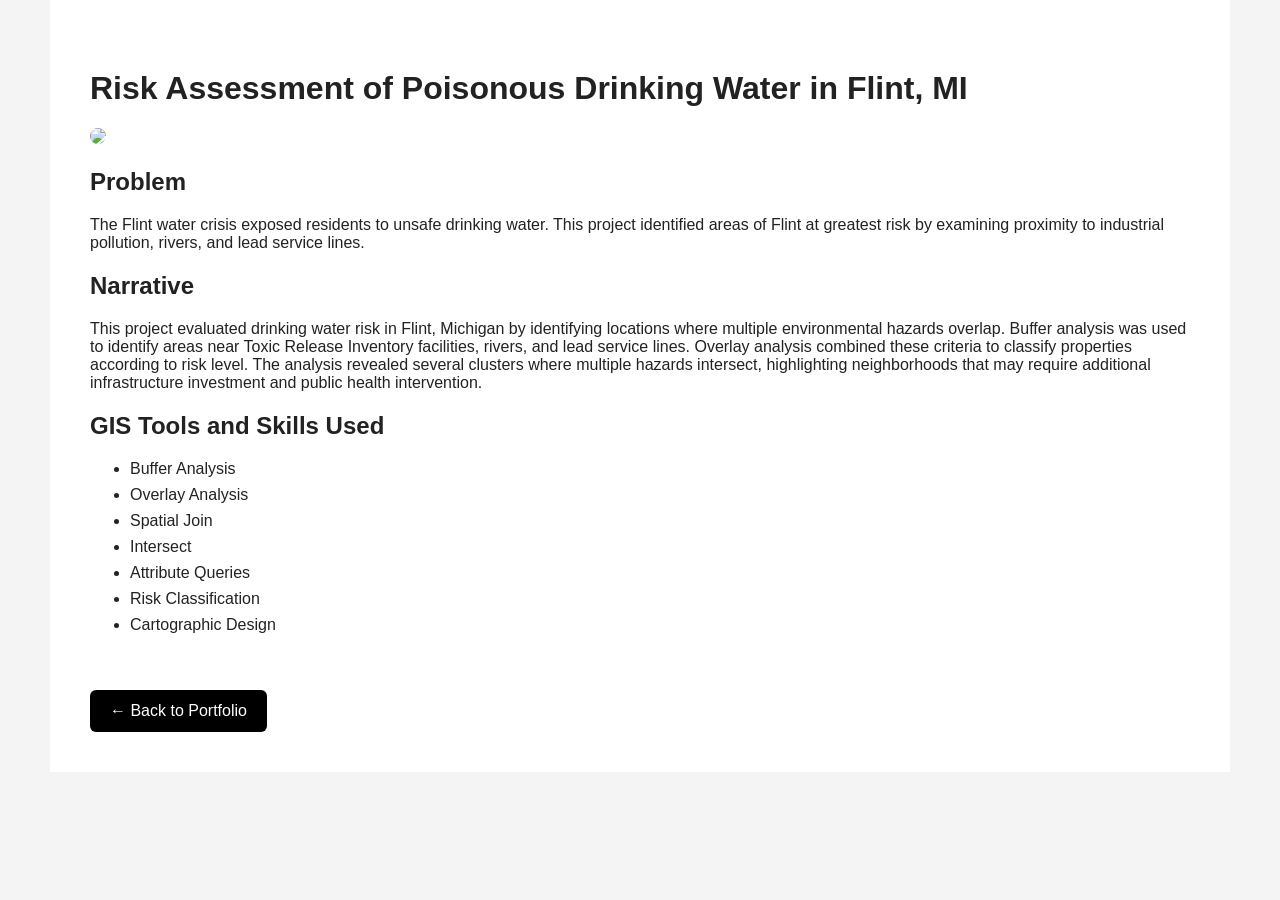
==== project1.html @ 94d44a74 "Add files via upload" ====
<!DOCTYPE html>
<html>
<head>
    <title>Flint Water Risk Assessment</title>
    <link rel="stylesheet" href="style.css">
</head>

<body>

<div class="project-page">

<h1>Risk Assessment of Poisonous Drinking Water in Flint, MI</h1>

<img src="images/flint-full.jpg">

<h2>Problem</h2>

<p>
The Flint water crisis exposed residents to unsafe drinking water.
This project identified areas of Flint at greatest risk by examining
proximity to industrial pollution, rivers, and lead service lines.
</p>

<h2>Narrative</h2>

<p>
This project evaluated drinking water risk in Flint, Michigan by identifying
locations where multiple environmental hazards overlap. Buffer analysis was
used to identify areas near Toxic Release Inventory facilities, rivers, and
lead service lines. Overlay analysis combined these criteria to classify
properties according to risk level. The analysis revealed several clusters
where multiple hazards intersect, highlighting neighborhoods that may require
additional infrastructure investment and public health intervention.
</p>

<h2>GIS Tools and Skills Used</h2>

<ul class="skills">
<li>Buffer Analysis</li>
<li>Overlay Analysis</li>
<li>Spatial Join</li>
<li>Intersect</li>
<li>Attribute Queries</li>
<li>Risk Classification</li>
<li>Cartographic Design</li>
</ul>

<a href="index.html" class="back-button">← Back to Portfolio</a>

</div>

</body>
</html>
---- style.css ----
body {
    font-family: Arial, sans-serif;
    background-color: #f4f4f4;
    color: #222;
    margin: 0;
}

header {
    text-align: center;
    padding: 60px 20px;
    background: white;
}

header h1 {
    font-size: 3rem;
    margin-bottom: 10px;
}

header h2 {
    font-weight: normal;
    color: #666;
}

.intro {
    max-width: 900px;
    margin: auto;
    padding: 20px;
    text-align: center;
    font-size: 1.1rem;
}

.gallery {
    display: grid;
    grid-template-columns: repeat(auto-fit, minmax(350px,1fr));
    gap: 30px;
    padding: 40px;
}

.card {
    text-decoration: none;
    color: black;
    background: white;
    border-radius: 10px;
    overflow: hidden;
    box-shadow: 0 3px 10px rgba(0,0,0,.15);
    transition: .3s;
}

.card:hover {
    transform: translateY(-8px);
}

.card img {
    width: 100%;
    height: 300px;
    object-fit: cover;
}

.card h3 {
    text-align: center;
    padding: 20px;
}

.project-page {
    max-width: 1100px;
    margin: auto;
    padding: 40px;
    background: white;
}

.project-page img {
    width: 100%;
    border-radius: 8px;
}

.project-page h1 {
    margin-top: 30px;
}

.back-button {
    display: inline-block;
    margin-top: 40px;
    padding: 12px 20px;
    background: black;
    color: white;
    text-decoration: none;
    border-radius: 6px;
}

.skills li {
    margin-bottom: 8px;
}
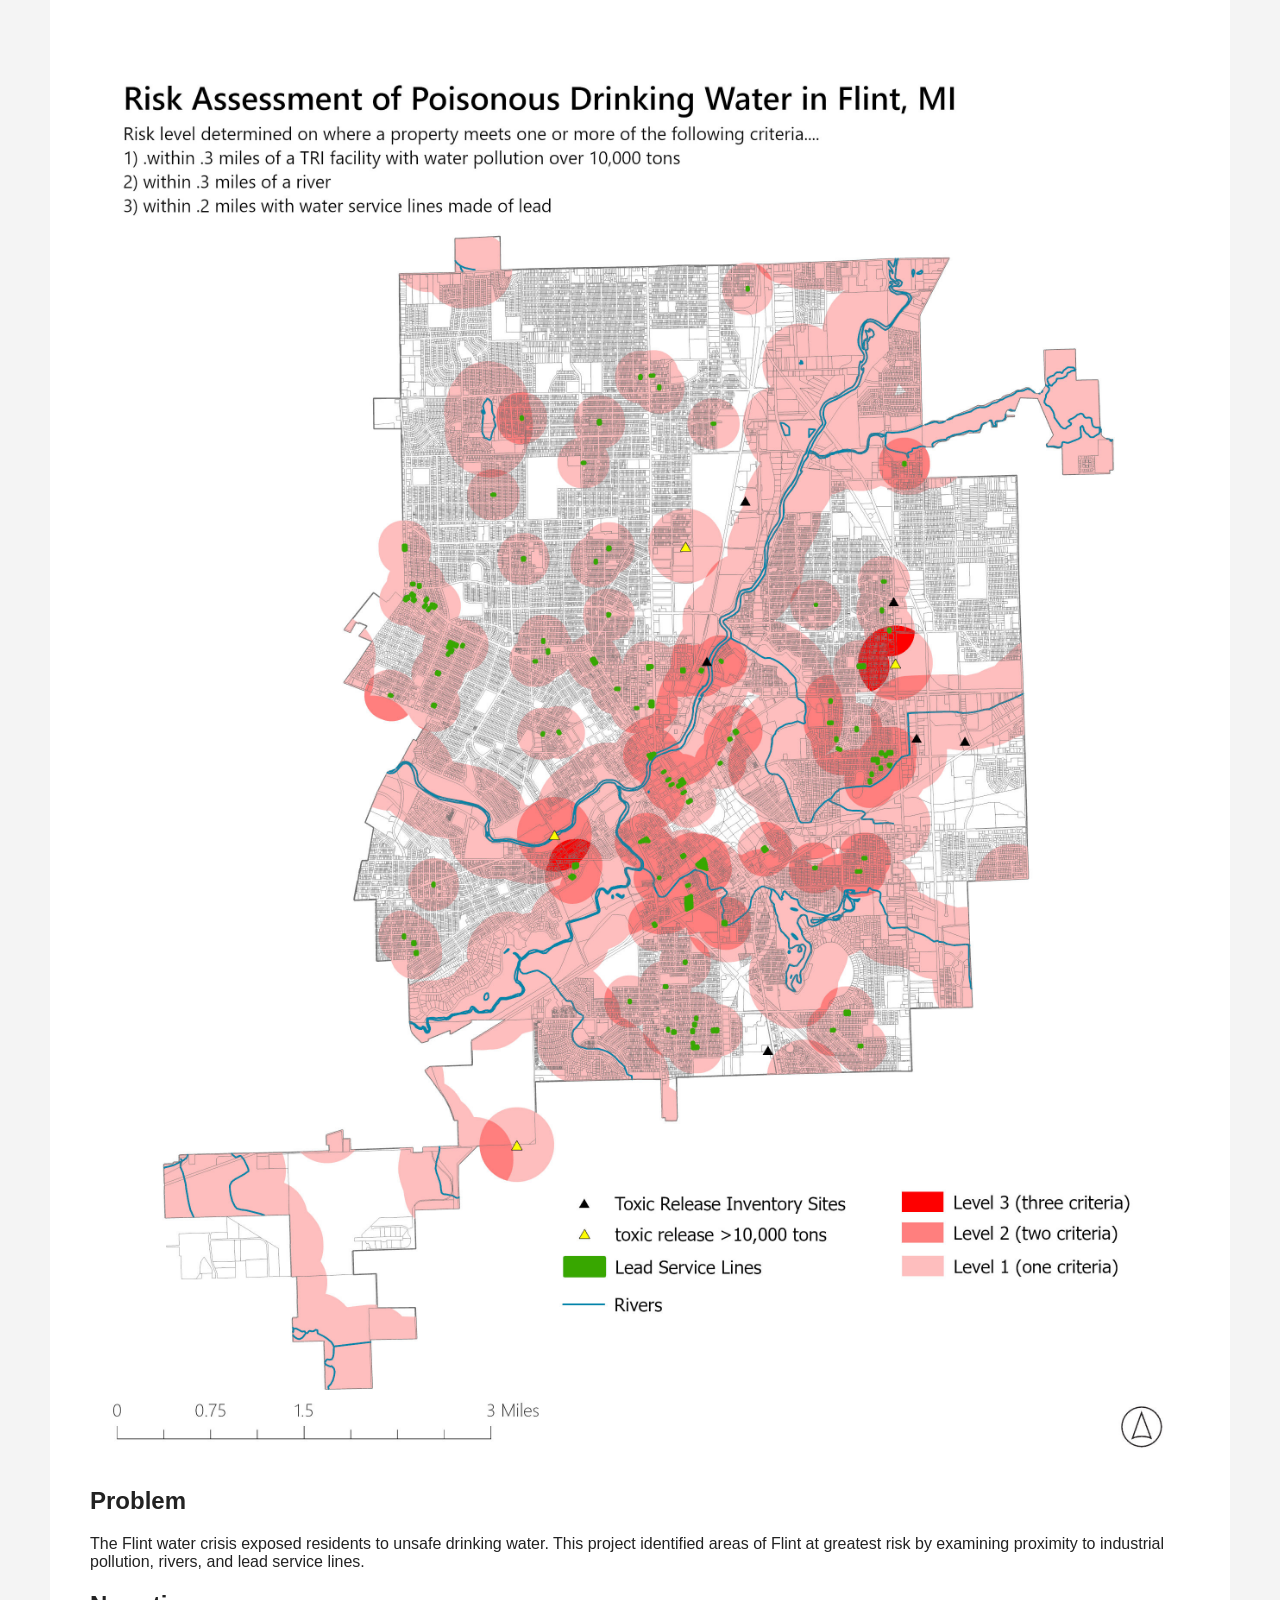
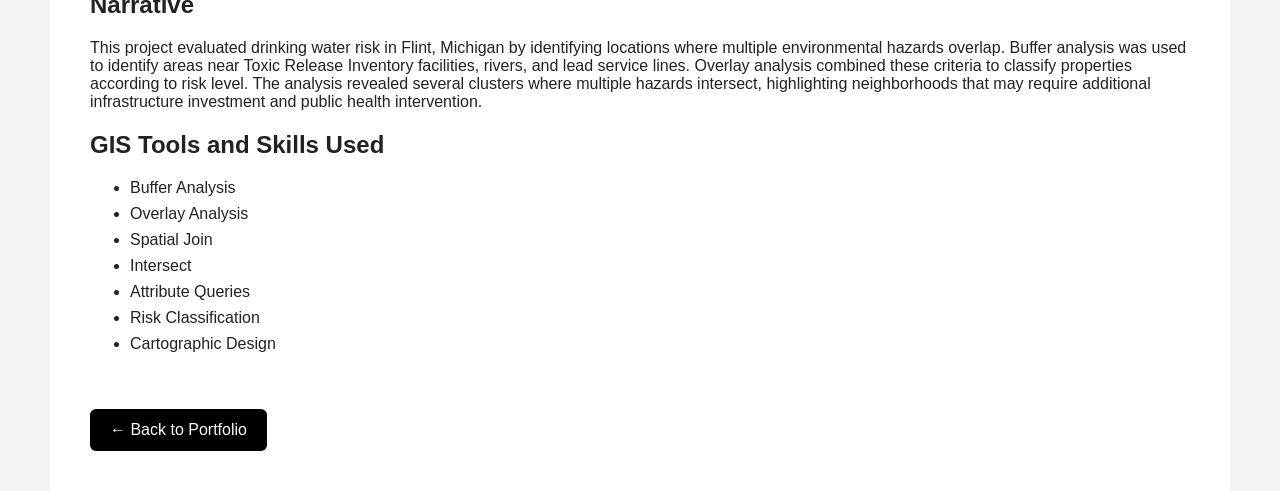
==== commit 2d7019ea: "Fix HTML structure and remove redundant content" ====
--- a/project1.html
+++ b/project1.html
@@ -8,8 +8,6 @@
 <body>
 
 <div class="project-page">
-
-<h1>Risk Assessment of Poisonous Drinking Water in Flint, MI</h1>
 
 <img src="images/flint-full.jpg">
 
@@ -50,4 +48,4 @@
 </div>
 
 </body>
-</html>+</html>
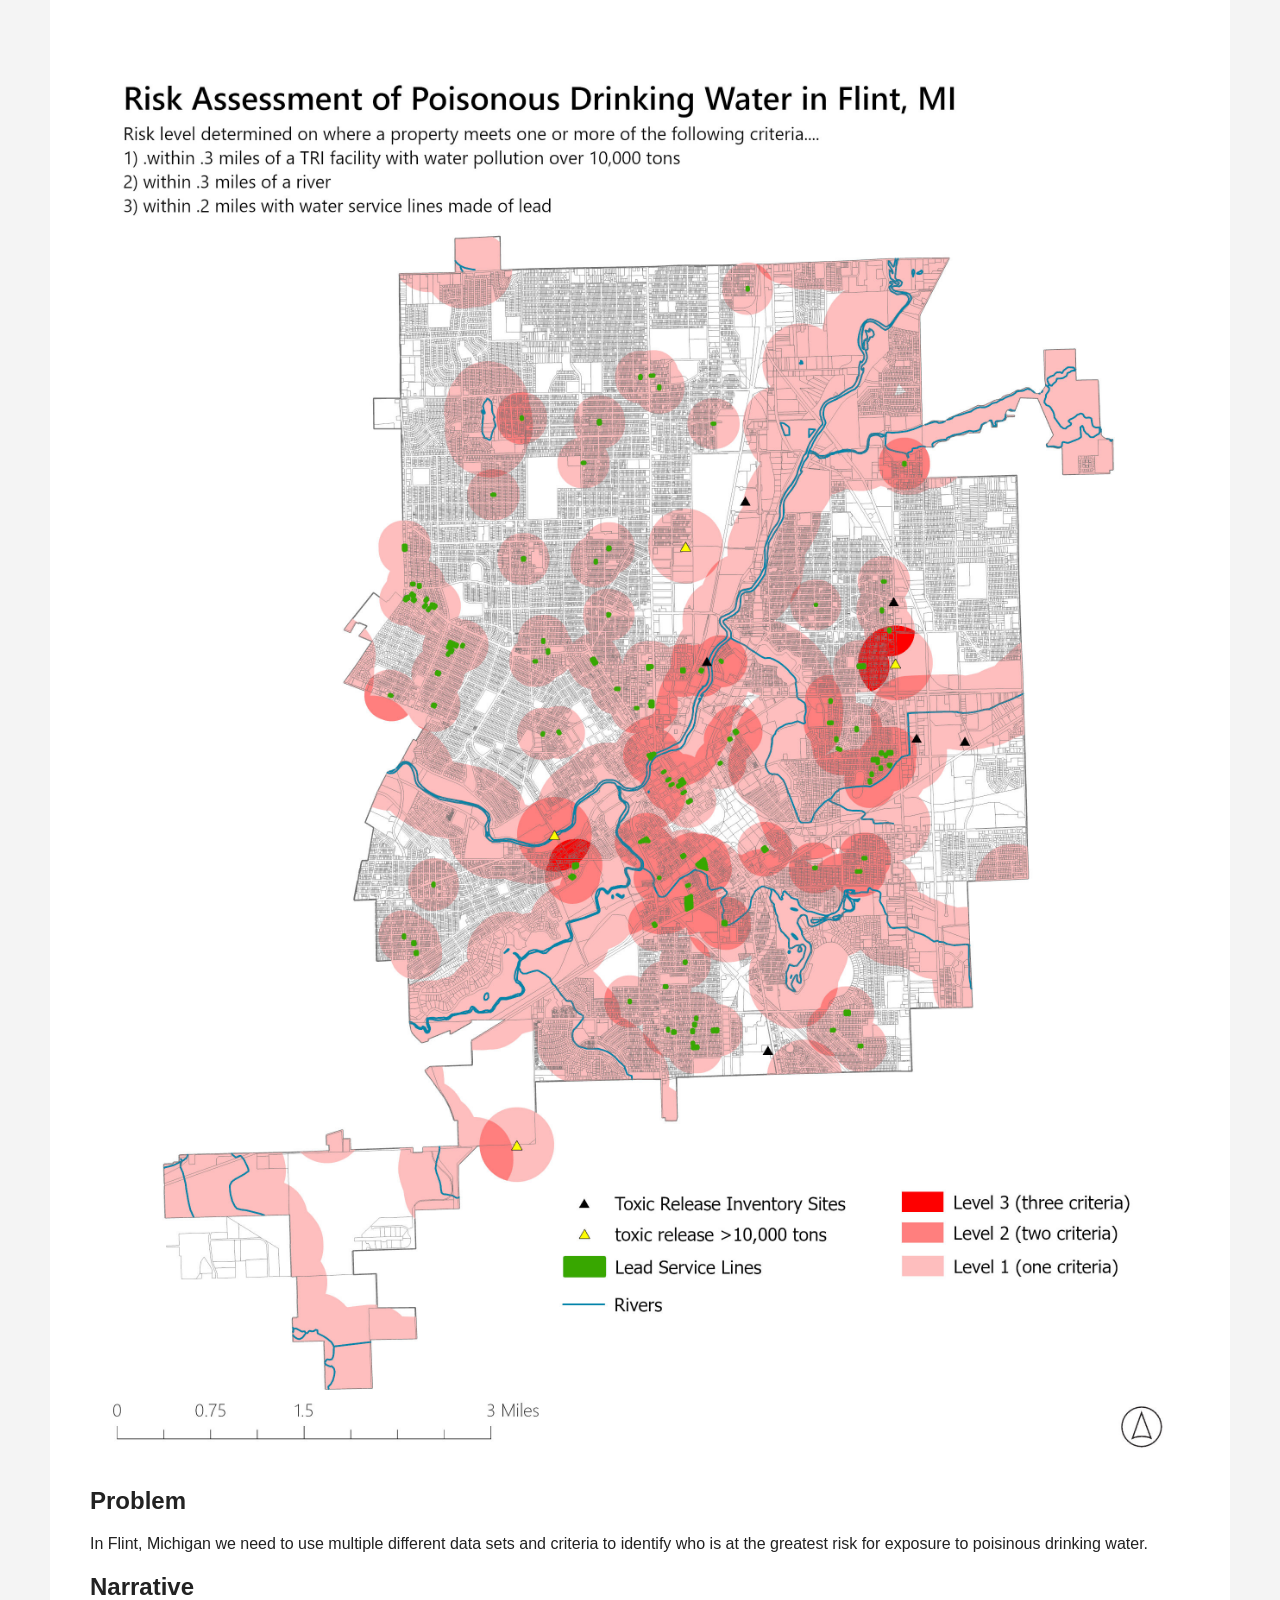
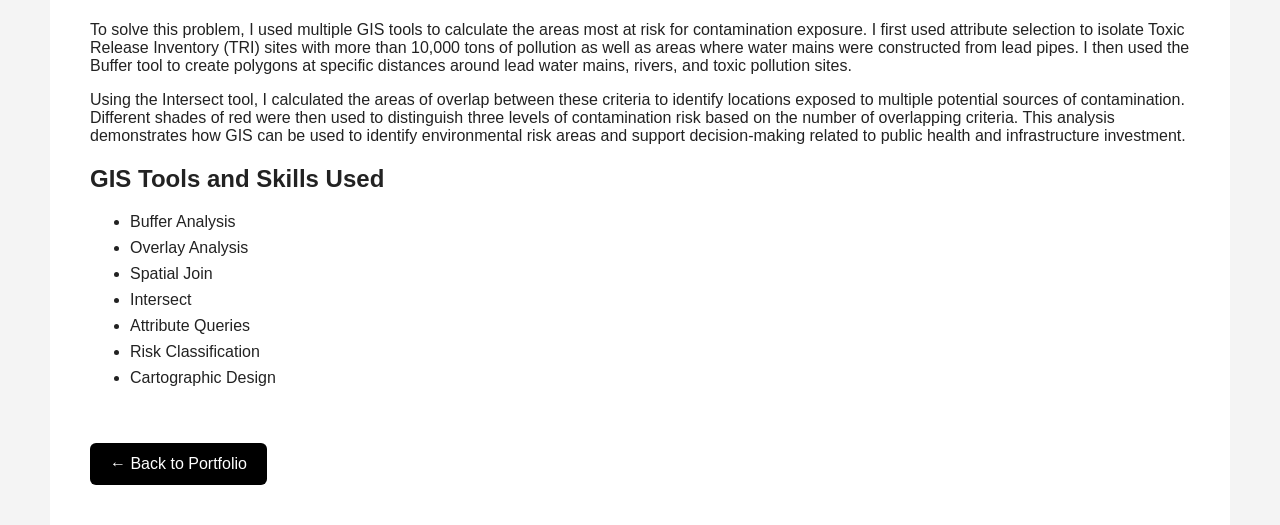
==== commit a5bbb52c: "Revise Flint water risk assessment project details Updated project narrative and methodology for Fli" ====
--- a/project1.html
+++ b/project1.html
@@ -14,22 +14,28 @@
 <h2>Problem</h2>
 
 <p>
-The Flint water crisis exposed residents to unsafe drinking water.
-This project identified areas of Flint at greatest risk by examining
-proximity to industrial pollution, rivers, and lead service lines.
+In Flint, Michigan we need to use multiple different data sets and criteria to identify who is at the greatest risk for exposure to poisinous drinking water. 
 </p>
 
 <h2>Narrative</h2>
 
-<p>
-This project evaluated drinking water risk in Flint, Michigan by identifying
-locations where multiple environmental hazards overlap. Buffer analysis was
-used to identify areas near Toxic Release Inventory facilities, rivers, and
-lead service lines. Overlay analysis combined these criteria to classify
-properties according to risk level. The analysis revealed several clusters
-where multiple hazards intersect, highlighting neighborhoods that may require
-additional infrastructure investment and public health intervention.
+<p> 
+    To solve this problem, I used multiple GIS tools to calculate the 
+    areas most at risk for contamination exposure. I first used attribute 
+    selection to isolate Toxic Release Inventory (TRI) sites with more 
+    than 10,000 tons of pollution as well as areas where water mains 
+    were constructed from lead pipes. I then used the Buffer tool to
+    create polygons at specific distances around lead water mains, 
+    rivers, and toxic pollution sites. 
 </p>
+    <p> Using the Intersect tool, I calculated the areas of overlap between
+        these criteria to identify locations exposed to multiple potential 
+        sources of contamination. Different shades of red were then used to 
+        distinguish three levels of contamination risk based on the number 
+        of overlapping criteria. This analysis demonstrates how GIS can be 
+        used to identify environmental risk areas and support decision-making 
+        related to public health and infrastructure investment. 
+    </p>
 
 <h2>GIS Tools and Skills Used</h2>
 
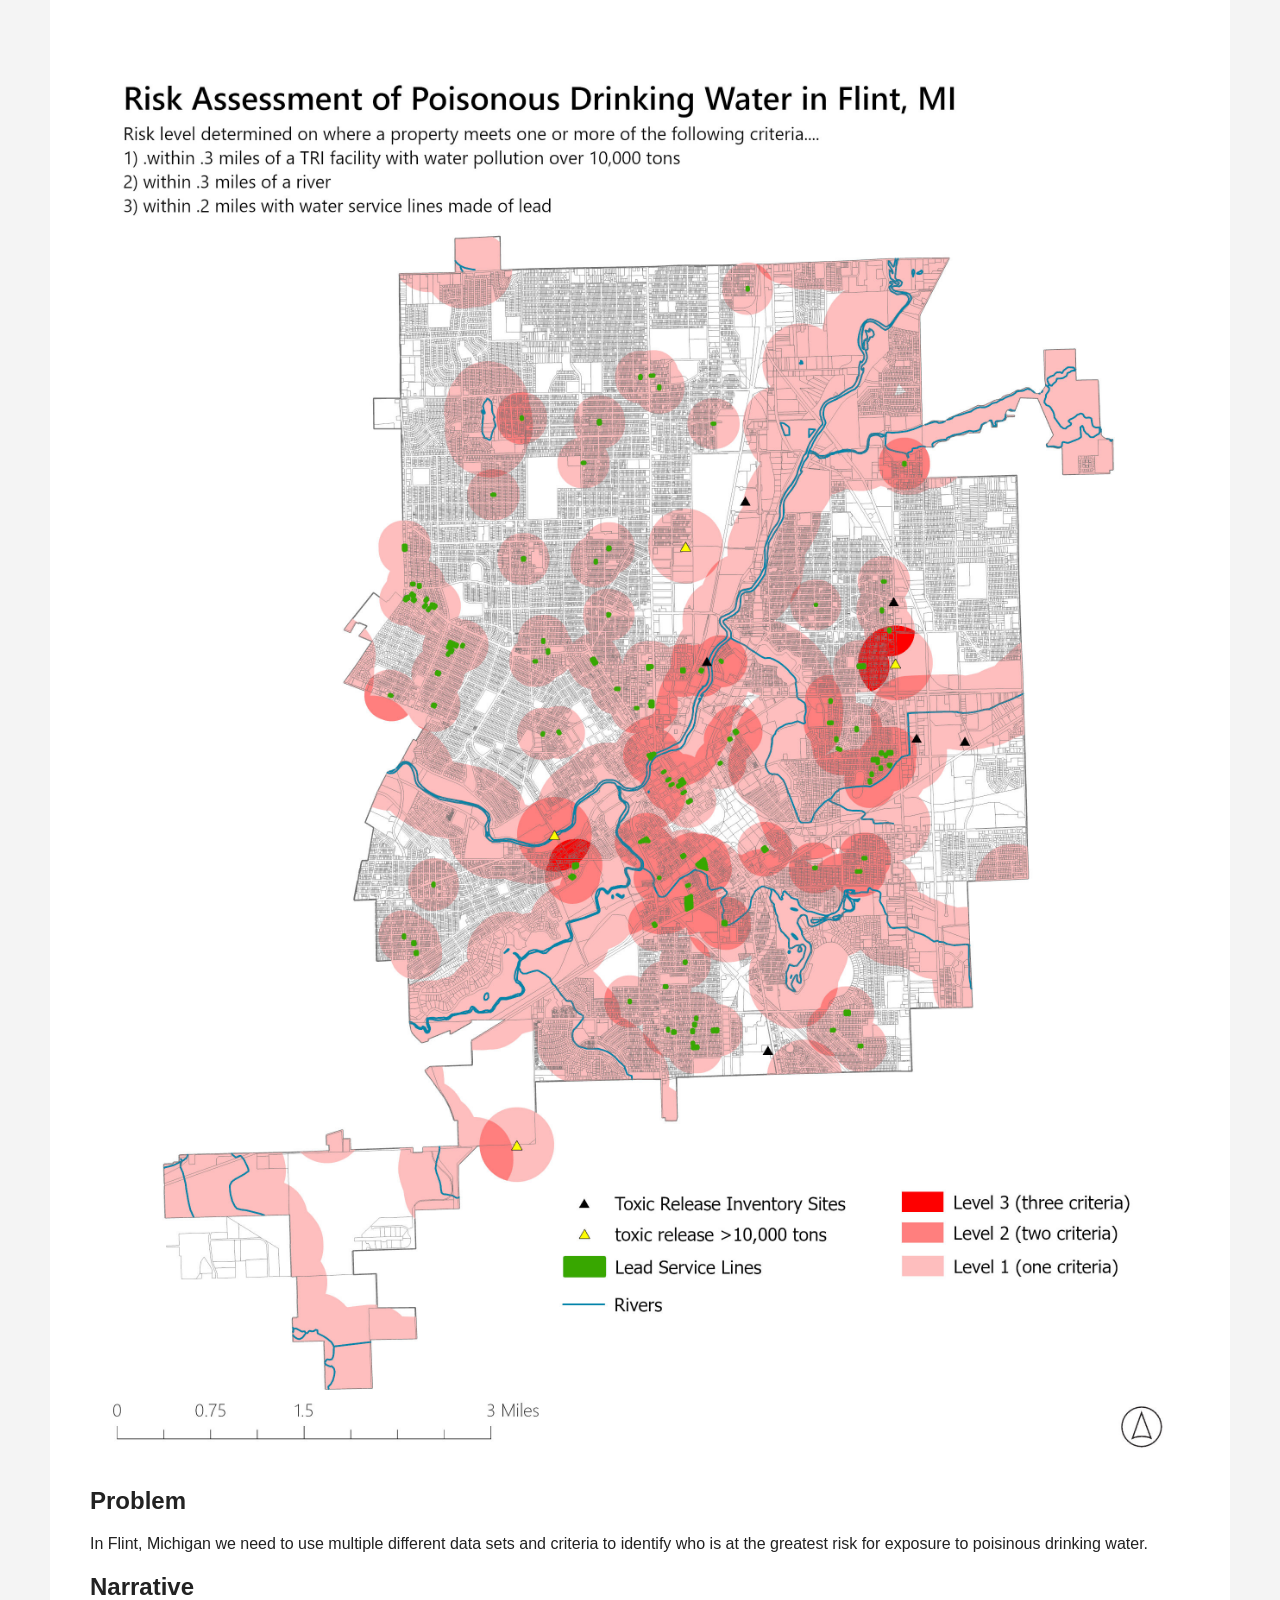
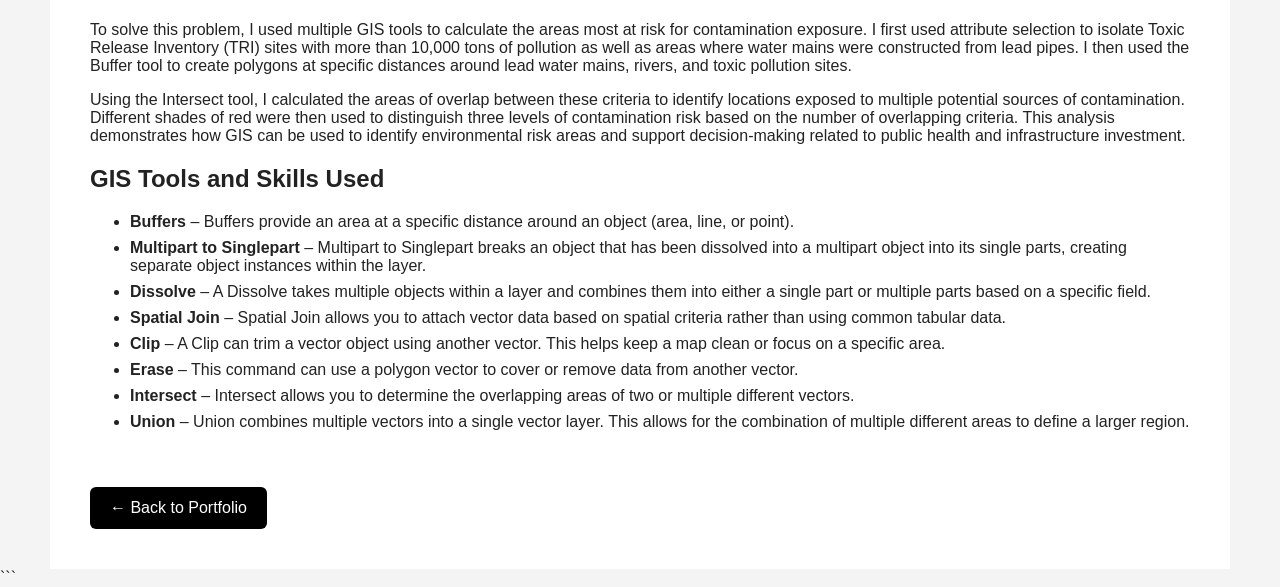
==== commit f77421b9: "Enhance project1.html with GIS tools descriptions Added detailed descriptions of GIS tools and skill" ====
--- a/project1.html
+++ b/project1.html
@@ -28,30 +28,73 @@
     create polygons at specific distances around lead water mains, 
     rivers, and toxic pollution sites. 
 </p>
-    <p> Using the Intersect tool, I calculated the areas of overlap between
-        these criteria to identify locations exposed to multiple potential 
-        sources of contamination. Different shades of red were then used to 
-        distinguish three levels of contamination risk based on the number 
-        of overlapping criteria. This analysis demonstrates how GIS can be 
-        used to identify environmental risk areas and support decision-making 
-        related to public health and infrastructure investment. 
-    </p>
 
-<h2>GIS Tools and Skills Used</h2>
+<p> 
+    Using the Intersect tool, I calculated the areas of overlap between
+    these criteria to identify locations exposed to multiple potential 
+    sources of contamination. Different shades of red were then used to 
+    distinguish three levels of contamination risk based on the number 
+    of overlapping criteria. This analysis demonstrates how GIS can be 
+    used to identify environmental risk areas and support decision-making 
+    related to public health and infrastructure investment. 
+</p>
 
-<ul class="skills">
-<li>Buffer Analysis</li>
-<li>Overlay Analysis</li>
-<li>Spatial Join</li>
-<li>Intersect</li>
-<li>Attribute Queries</li>
-<li>Risk Classification</li>
-<li>Cartographic Design</li>
-</ul>
+    <h2>GIS Tools and Skills Used</h2>
 
-<a href="index.html" class="back-button">← Back to Portfolio</a>
+    <ul class="skills">
+
+        <li>
+            <strong>Buffers</strong> – Buffers provide an area at a specific
+            distance around an object (area, line, or point).
+        </li>
+
+        <li>
+            <strong>Multipart to Singlepart</strong> – Multipart to Singlepart
+            breaks an object that has been dissolved into a multipart object
+            into its single parts, creating separate object instances within
+            the layer.
+        </li>
+
+        <li>
+            <strong>Dissolve</strong> – A Dissolve takes multiple objects
+            within a layer and combines them into either a single part or
+            multiple parts based on a specific field.
+        </li>
+
+        <li>
+            <strong>Spatial Join</strong> – Spatial Join allows you to attach
+            vector data based on spatial criteria rather than using common
+            tabular data.
+        </li>
+
+        <li>
+            <strong>Clip</strong> – A Clip can trim a vector object using
+            another vector. This helps keep a map clean or focus on a
+            specific area.
+        </li>
+
+        <li>
+            <strong>Erase</strong> – This command can use a polygon vector
+            to cover or remove data from another vector.
+        </li>
+
+        <li>
+            <strong>Intersect</strong> – Intersect allows you to determine
+            the overlapping areas of two or multiple different vectors.
+        </li>
+
+        <li>
+            <strong>Union</strong> – Union combines multiple vectors into a
+            single vector layer. This allows for the combination of multiple
+            different areas to define a larger region.
+        </li>
+
+    </ul>
+
+    <a href="index.html" class="back-button">← Back to Portfolio</a>
 
 </div>
 
 </body>
 </html>
+```
